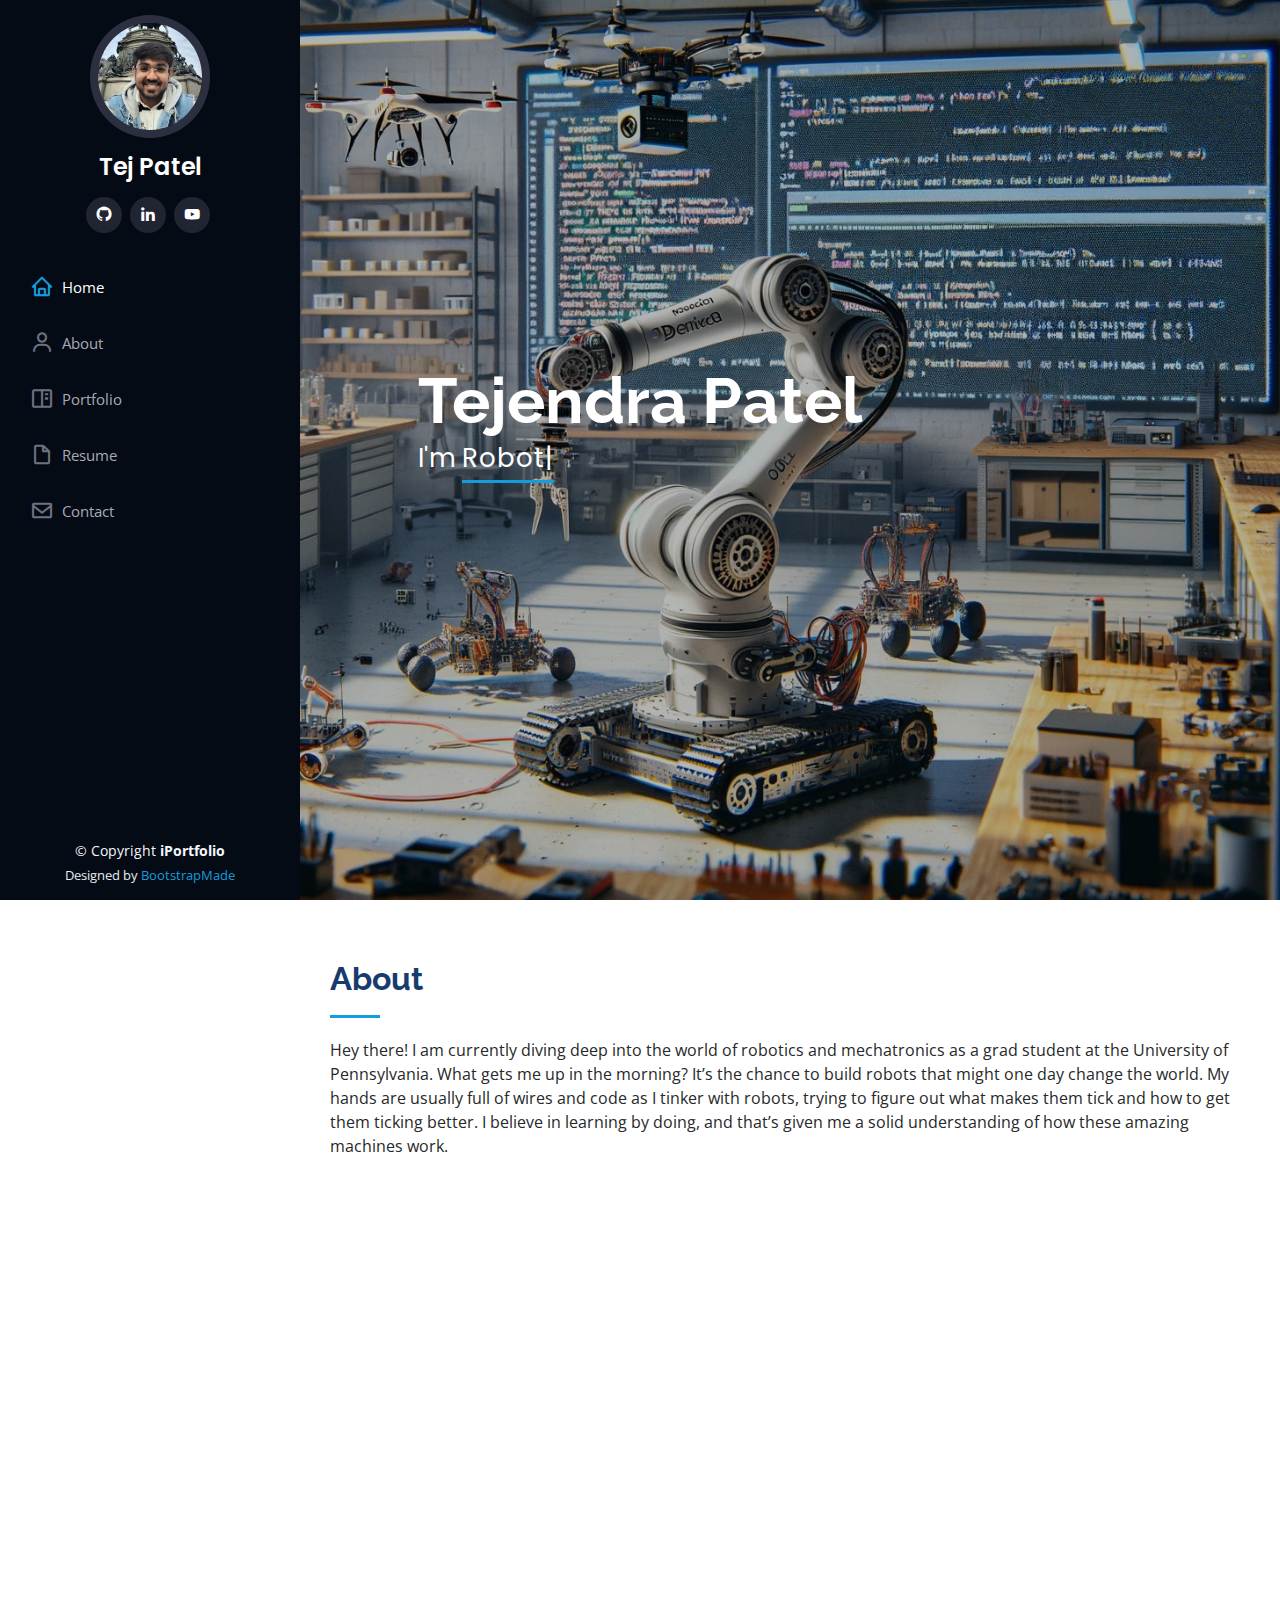
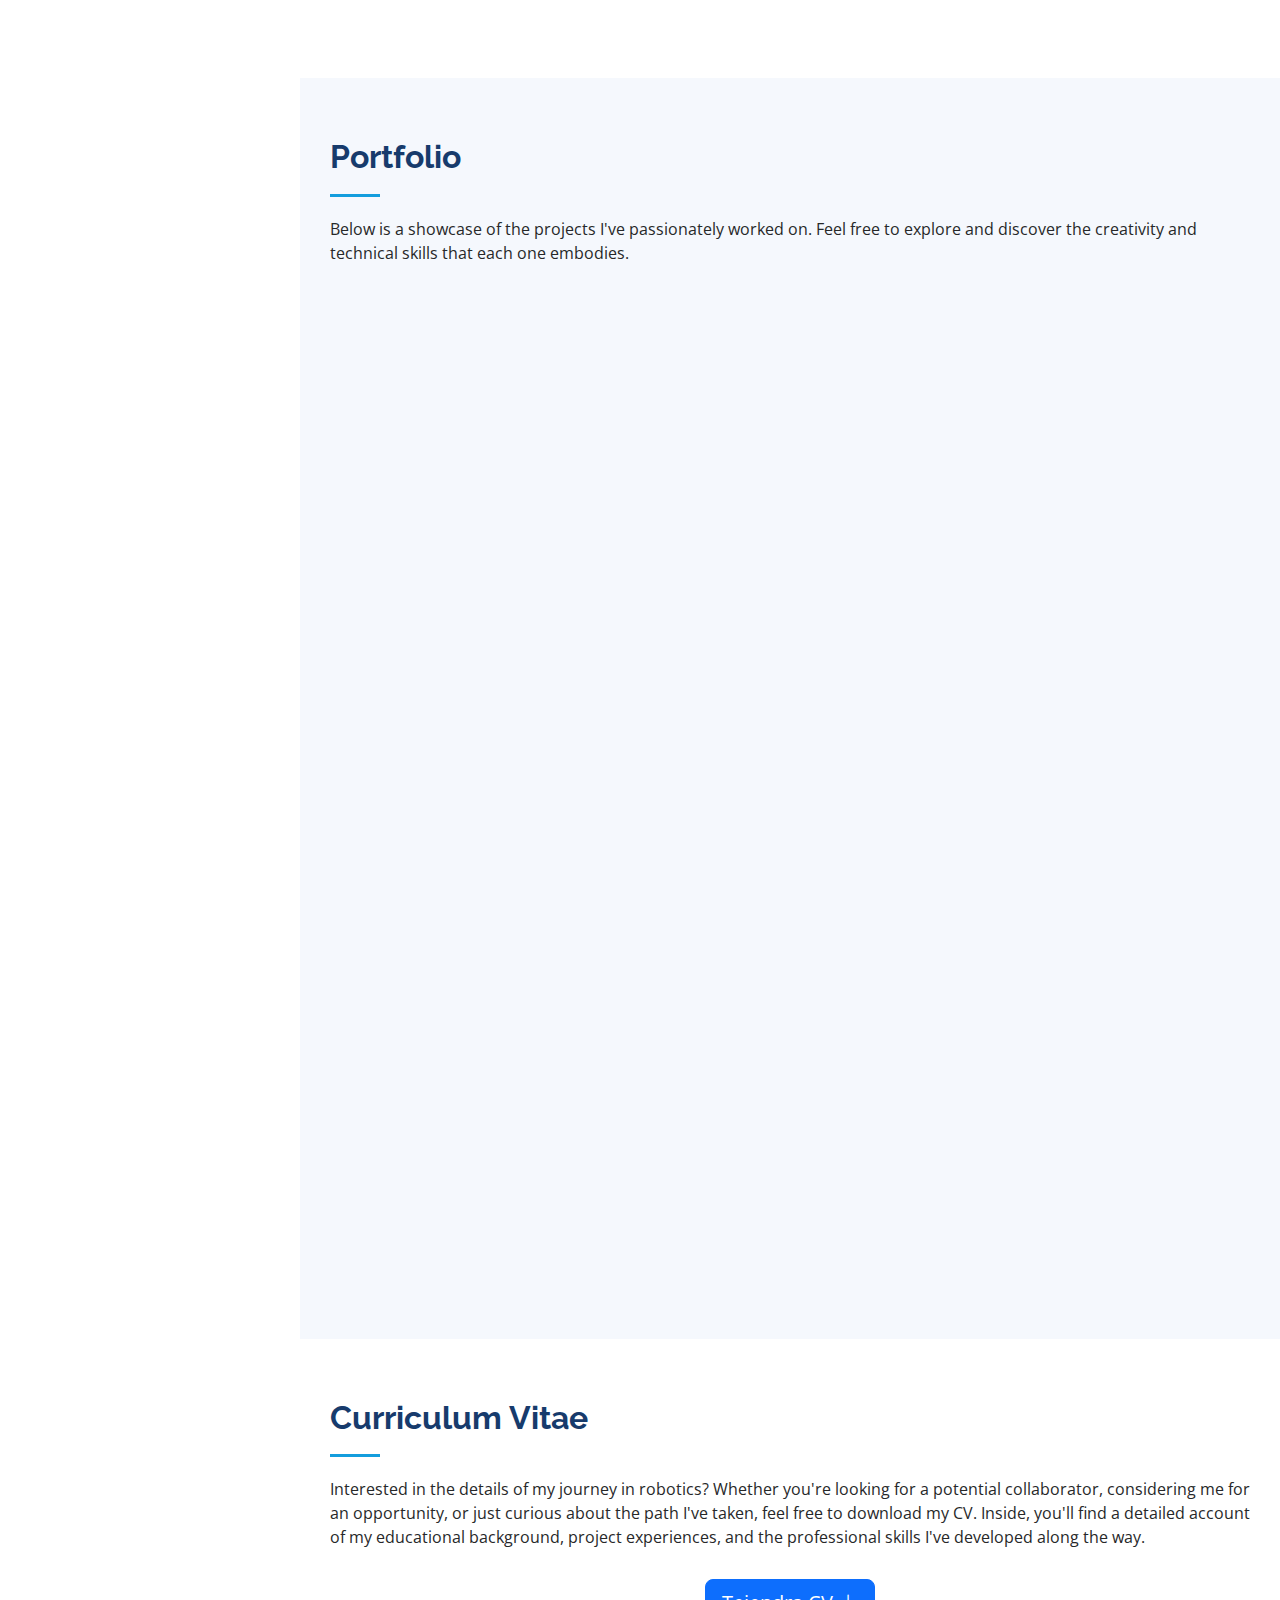
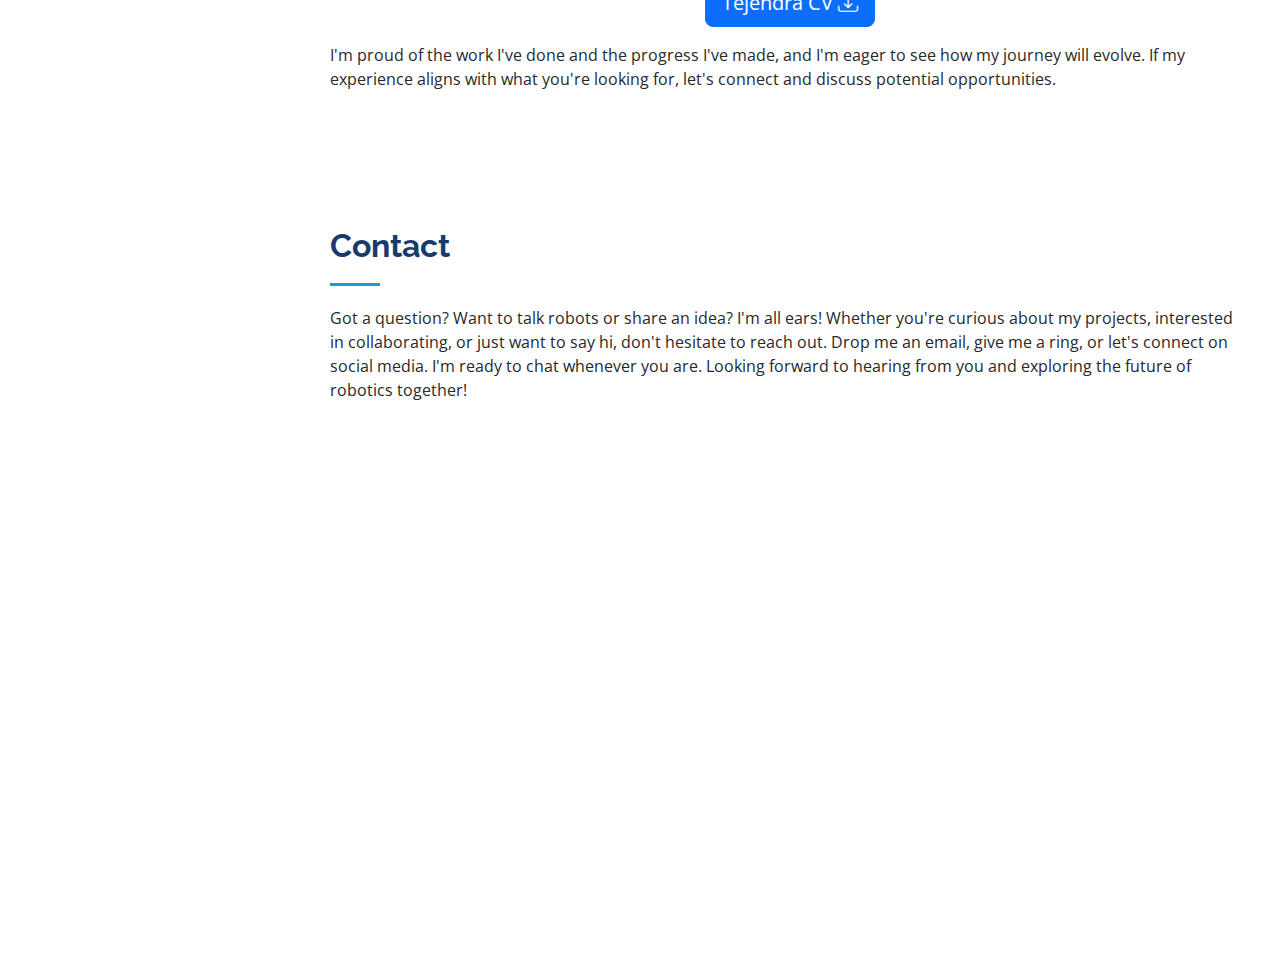
==== index.html @ 9e0ceb3a "base profile added" ====
<!DOCTYPE html>
<html lang="en">

<head>
  <meta charset="utf-8">
  <meta content="width=device-width, initial-scale=1.0" name="viewport">
  <meta property="og:title" content="Tej Patel Portfolio" />
  <meta property="og:description" content="Welcome to my professional portfolio website where you can find more about my projects and professional journey." />
  <meta property="og:image" content="https://drive.google.com/file/d/1TF-2rH25YJUl8Za7bKqU_Axoh27iMwrF/view?usp=share_link" />
  <meta property="og:url" content="https://tejendra00.github.io/" />


  <title>Tej Patel Portfolio - Index</title>
  <meta content="" name="description">
  <meta content="" name="keywords">

  <!-- Favicons -->
  <link href="assets/img/favicon.png" rel="icon">
  <link href="assets/img/apple-touch-icon.png" rel="apple-touch-icon">

  <!-- Google Fonts -->
  <link href="https://fonts.googleapis.com/css?family=Open+Sans:300,300i,400,400i,600,600i,700,700i|Raleway:300,300i,400,400i,500,500i,600,600i,700,700i|Poppins:300,300i,400,400i,500,500i,600,600i,700,700i" rel="stylesheet">

  <!-- Vendor CSS Files -->
  <link href="assets/vendor/aos/aos.css" rel="stylesheet">
  <link href="assets/vendor/bootstrap/css/bootstrap.min.css" rel="stylesheet">
  <link href="assets/vendor/bootstrap-icons/bootstrap-icons.css" rel="stylesheet">
  <link href="assets/vendor/boxicons/css/boxicons.min.css" rel="stylesheet">
  <link href="assets/vendor/glightbox/css/glightbox.min.css" rel="stylesheet">
  <link href="assets/vendor/swiper/swiper-bundle.min.css" rel="stylesheet">

  <!-- Template Main CSS File -->
  <link href="assets/css/style.css" rel="stylesheet">

  <!-- =======================================================
  * Template Name: iPortfolio
  * Updated: May 30 2023 with Bootstrap v5.3.0
  * Template URL: https://bootstrapmade.com/iportfolio-bootstrap-portfolio-websites-template/
  * Author: BootstrapMade.com
  * License: https://bootstrapmade.com/license/
  ======================================================== -->
</head>

<body>

  <!-- ======= Mobile nav toggle button ======= -->
  <i class="bi bi-list mobile-nav-toggle d-xl-none"></i>

  <!-- ======= Header ======= -->
  <header id="header">
    <div class="d-flex flex-column">

      <div class="profile">
        <img src="assets/img/profile-img2.jpg" alt="" class="img-fluid rounded-circle">
        <h1 class="text-light"><a href="index.html">Tej Patel</a></h1>
        <div class="social-links mt-3 text-center">
          <a href="https://github.com/Tejendra00" target="_blank" class="github"><i class="bx bxl-github"></i></a>
          <a href="https://www.linkedin.com/in/tejendra-patel/"  target="_blank" class="linkedin"><i class="bx bxl-linkedin"></i></a>
          <a href="https://www.youtube.com/channel/UChGwAbpKxtcPeoViQQ7aUWg"  target="_blank" class="youtube"><i class="bx bxl-youtube"></i></a>
          <!-- <a href="tejendrap25@gmail.com" class="google"><i class="bx bxl-google"></i></a> -->
        </div>
      </div>

      <nav id="navbar" class="nav-menu navbar">
        <ul>
          <li><a href="#hero" class="nav-link scrollto active"><i class="bx bx-home"></i> <span>Home</span></a></li>
          <li><a href="#about" class="nav-link scrollto"><i class="bx bx-user"></i> <span>About</span></a></li>
          <li><a href="#portfolio" class="nav-link scrollto"><i class="bx bx-book-content"></i> <span>Portfolio</span></a></li>
          <li><a href="#resume" class="nav-link scrollto"><i class="bx bx-file-blank"></i> <span>Resume</span></a></li>
          <!-- <li><a href="#services" class="nav-link scrollto"><i class="bx bx-server"></i> <span>Services</span></a></li> -->
          <li><a href="#contact" class="nav-link scrollto"><i class="bx bx-envelope"></i> <span>Contact</span></a></li>
        </ul>
      </nav><!-- .nav-menu -->
    </div>
  </header><!-- End Header -->

  <!-- ======= Hero Section ======= -->
  <style>
    .hero-container {
      margin-left: 0px; /* Adjust the margin value as needed */
    }
  </style>
  <section id="hero" class="d-flex flex-column justify-content-center align-items-center">
    <div class="hero-container" data-aos="fade-in">
      <h1>Tejendra Patel</h1>
      <p>I'm <span class="typed" data-typed-items="Roboticist, Innovator , Problem Solver"></span></p>
    </div>
  </section><!-- End Hero -->

  <main id="main">

    <!-- ======= About Section ======= -->
    <section id="about" class="about">
      <div class="container">

        <div class="section-title">
          <h2>About</h2>
          <p> Hey there! I am currently diving deep into the world of robotics and mechatronics as a grad student at the University of Pennsylvania. What gets me up in the morning? It’s the chance to build robots that might one day change the world.

            My hands are usually full of wires and code as I tinker with robots, trying to figure out what makes them tick and how to get them ticking better. I believe in learning by doing, and that’s given me a solid understanding of how these amazing machines work. </p>
        </div>

        <div class="row">
          <div class="col-lg-4" data-aos="fade-right">
            <img src="assets/img/profile-img4.jpg" class="img-fluid" alt="" style="width: 300px; height: 430px;">
          </div>
          <div class="col-lg-8 pt-4 pt-lg-0 content" data-aos="fade-left">
            <h3>UAV Localization SW Intern @ AIMS Nokia Bell Labs |</h3>
            <h3>GRASP Lab Member | UPenn Robotics</h3>
            <!-- <p class="fst-italic">
            Robotics and Mechatronics Masters student at the University of Pennsylvania.
            </p> -->
            <div class="row">
              <div class="col-lg-6">
                <ul>
                  <li><i class="bi bi-chevron-right"></i> <strong>Degree:</strong> <span>Master </span></li>
                  <li><i class="bi bi-chevron-right"></i> <strong>GPA:</strong> <span>4.0 </span></li>
                  <li><i class="bi bi-chevron-right"></i> <strong>Email:</strong> <span><a href="mailto:tejendrap25@gmail.com"><p>tejendrap25@gmail.com</p></a></span></li>
                  <!-- <li><i class="bi bi-chevron-right"></i> <strong>Birthday:</strong> <span>1 May 1995</span></li> -->
                  <!-- <li><i class="bi bi-chevron-right"></i> <strong>Website:</strong> <span>www.example.com</span></li> -->
                </ul>
              </div>
              <div class="col-lg-6">
                <ul>
                  <li><i class="bi bi-chevron-right"></i> <strong>University:</strong> <span>University of Pennsylvania</span></li>
                  <li><i class="bi bi-chevron-right"></i> <strong>Expected Graduation:</strong> <span>May, 2025</span></li>
                  <li><i class="bi bi-chevron-right"></i> <strong>City:</strong> <span>Philadelphia, USA</span></li>
                  <!-- <li><i class="bi bi-chevron-right"></i> <strong>Age:</strong> <span>30</span></li> -->
                  <!-- <li><i class="bi bi-chevron-right"></i> <strong>Freelance:</strong> <span>Available</span></li> -->
                </ul>
              </div>
            </div>
            <p>
              But it is not just about building robots. It is about dreaming up new ways they can help us. I am always on the lookout for like-minded folks and cool projects. If you love robots as much as I do, or if you’ve got a problem you think a robot could solve, let us chat! Together, we can make some robot magic happen.
            </p>
          </div>
        </div>

      </div>
    </section><!-- End About Section -->


    <!-- ======= Skills Section ======= -->
    <!-- <section id="skills" class="skills section-bg">
      <div class="container">

        <div class="section-title">
          <h2>Skills</h2>
          <p>Magnam dolores commodi suscipit. Necessitatibus eius consequatur ex aliquid fuga eum quidem. Sit sint consectetur velit. Quisquam quos quisquam cupiditate. Et nemo qui impedit suscipit alias ea. Quia fugiat sit in iste officiis commodi quidem hic quas.</p>
        </div>

        <div class="row skills-content">

          <div class="col-lg-6" data-aos="fade-up">

            <div class="progress">
              <span class="skill">HTML <i class="val">100%</i></span>
              <div class="progress-bar-wrap">
                <div class="progress-bar" role="progressbar" aria-valuenow="100" aria-valuemin="0" aria-valuemax="100"></div>
              </div>
            </div>

            <div class="progress">
              <span class="skill">CSS <i class="val">90%</i></span>
              <div class="progress-bar-wrap">
                <div class="progress-bar" role="progressbar" aria-valuenow="90" aria-valuemin="0" aria-valuemax="100"></div>
              </div>
            </div>

            <div class="progress">
              <span class="skill">JavaScript <i class="val">75%</i></span>
              <div class="progress-bar-wrap">
                <div class="progress-bar" role="progressbar" aria-valuenow="75" aria-valuemin="0" aria-valuemax="100"></div>
              </div>
            </div>

          </div>

          <div class="col-lg-6" data-aos="fade-up" data-aos-delay="100">

            <div class="progress">
              <span class="skill">PHP <i class="val">80%</i></span>
              <div class="progress-bar-wrap">
                <div class="progress-bar" role="progressbar" aria-valuenow="80" aria-valuemin="0" aria-valuemax="100"></div>
              </div>
            </div>

            <div class="progress">
              <span class="skill">WordPress/CMS <i class="val">90%</i></span>
              <div class="progress-bar-wrap">
                <div class="progress-bar" role="progressbar" aria-valuenow="90" aria-valuemin="0" aria-valuemax="100"></div>
              </div>
            </div>

            <div class="progress">
              <span class="skill">Photoshop <i class="val">55%</i></span>
              <div class="progress-bar-wrap">
                <div class="progress-bar" role="progressbar" aria-valuenow="55" aria-valuemin="0" aria-valuemax="100"></div>
              </div>
            </div>

          </div>

        </div>

      </div> -->
    <!-- </section> -->
    <!-- End Skills Section -->

    <!-- ======= Portfolio Section ======= -->
    <section id="portfolio" class="portfolio section-bg">
      <div class="container">

        <div class="section-title">
          <h2>Portfolio</h2>
        <p>Below is a showcase of the projects I've passionately worked on. Feel free to explore and discover the creativity and technical skills that each one embodies.</p>
        </div>

        <div class="row" data-aos="fade-up">
          <div class="col-lg-12 d-flex justify-content-center">
            <ul id="portfolio-flters">
              <li data-filter="*" class="filter-active">All</li>
              <li data-filter=".filter-controls">controls</li>
              <li data-filter=".filter-embedded">embedded</li>
              <li data-filter=".filter-perception">perception</li>
              <li data-filter=".filter-system">system development</li>
            </ul>
          </div>
        </div>

        <div class="row portfolio-container" data-aos="fade-up" data-aos-delay="100">
          <div class="col-lg-4 col-md-6 portfolio-item filter-controls filter-system" style="display: flex; justify-content: center; align-items: center;">
            <a href="franka.html" title="More Details">
              <div class="portfolio-wrap">
                <img src="assets/img/portfolio/franka/franka.png" class="img-fluid" alt="" width="280">
              </div>
            </a>
          </div>

          <div class="col-lg-4 col-md-6 portfolio-item filter-perception">
            <a href="stereo.html" title="More Details">
              <div class="portfolio-wrap">
                <img src="assets/img/portfolio/stereo/stereo_outer.png" class="img-fluid" alt="">
                <div class="portfolio-links">
                </div>
              </div>
            </a>
          </div>

          <div class="col-lg-4 col-md-6 portfolio-item filter-embedded filter-controls filter-system">
            <a href="f1tenth.html" title="More Details">
              <div class="portfolio-wrap">
                <img src="assets/img/portfolio/f1tenth/hq720.jpg" class="img-fluid" alt="">
                <div class="portfolio-links">
                </div>
              </div>
            </a>
          </div>

        
          <div class="col-lg-4 col-md-6 portfolio-item filter-perception">
            <a href="nerf.html" title="More Details">
              <div class="portfolio-wrap">
                <img src="assets/img/portfolio/nerf/nerf.png" class="img-fluid" alt="" >
                <div class="portfolio-links">
                </div>
              </div>
            </a>
          </div>



          <div class="col-lg-4 col-md-6 portfolio-item filter-perception" style="display: flex; justify-content: center; align-items: center;" >
            <a href="perp.html" title="More Details">
              <div class="portfolio-wrap">
                <img src="assets/img/portfolio/percep/percep_outer.png" class="img-fluid" alt="" width="250">
                <div class="portfolio-links">
                </div>
              </div>
            </a>
          </div>

          <div class="col-lg-4 col-md-6 portfolio-item filter-controls filter-system" style="display: flex; justify-content: center; align-items: center;">
            <a href="sick10k.html" title="More Details">
              <div class="portfolio-wrap">
                <img src="assets/img/portfolio/sick10k/sick_out.jpeg" class="img-fluid" alt="" width="200" height="200">
              </div>
            </a>
          </div>

          <div class="col-lg-4 col-md-6 portfolio-item filter-embedded filter-controls" style="display: flex; justify-content: center; align-items: center;">
            <a href="freq.html" title="More Details">
              <div class="portfolio-wrap">
                <img src="assets/img/portfolio/freq/circuit.png" class="img-fluid" alt="" width="280">
                <div class="portfolio-links">
                </div>
              </div>
            </a>
          </div>

          <div class="col-lg-4 col-md-6 portfolio-item filter-embedded filter-controls">
            <a href="onewheel.html" title="More Details">
              <div class="portfolio-wrap">
                <img src="assets/img/portfolio/onewheel/sk_main.png" class="img-fluid" alt="">
                <div class="portfolio-links">
                </div>
              </div>
            </a>
          </div>

          <div class="col-lg-4 col-md-6 portfolio-item filter-embedded filter-controls filter-system">
            <a href="drone.html" title="More Details">
              <div class="portfolio-wrap">
                <img src="assets/img/portfolio/drone/drone_out.png" class="img-fluid" alt="">
                <div class="portfolio-links">
                </div>
              </div>
            </a>
          </div>

          <div class="col-lg-4 col-md-6 portfolio-item filter-embedded filter-controls filter-system">
            <a href="gta.html" title="More Details">
              <div class="portfolio-wrap">
                <img src="assets/img/portfolio/gta/gta_main.png" class="img-fluid" alt="">
                <div class="portfolio-links">
                </div>
              </div>
            </a>
          </div>


          



        </div>
        

      </div>
    </section><!-- End Portfolio Section -->

     <!-- ======= Resume Section ======= -->
     <section id="resume" class="resume">
      <div class="container">

        <div class="section-title">
          <h2>Curriculum Vitae</h2>
          <p>Interested in the details of my journey in robotics? Whether you're looking for a potential collaborator, considering me for an opportunity, or just curious about the path I've taken, feel free to download my CV. Inside, you'll find a detailed account of my educational background, project experiences, and the professional skills I've developed along the way.</p>
        </div>    
        <div class="row">
          <div class="col-lg-12 d-flex justify-content-center">
            <a href="https://drive.google.com/file/d/19tAUaz92Ojwn_dgqOEVAH_52Dxkfjas6/view?usp=share_link" target="_blank" class="btn btn-primary btn-lg"> Tejendra CV  <i class="bi bi-download"></i></a>
          </div>
        </div>
        <p></p>
        <p>I'm proud of the work I've done and the progress I've made, and I'm eager to see how my journey will evolve. If my experience aligns with what you're looking for, let's connect and discuss potential opportunities.</p>
      </div>
    </section> 
  

    <!-- ======= Contact Section ======= -->
    <section id="contact" class="contact">
      <div class="container">

        <div class="section-title">
          <h2>Contact</h2>
          <p>Got a question? Want to talk robots or share an idea? I'm all ears! Whether you're curious about my projects, interested in collaborating, or just want to say hi, don't hesitate to reach out.

          Drop me an email, give me a ring, or let's connect on social media. I'm ready to chat whenever you are.
            
          Looking forward to hearing from you and exploring the future of robotics together!
          </p>
        </div>

        <div class="row" data-aos="fade-in">

          <div class="col-lg-5 d-flex align-items-stretch">
            <div class="info">
              <div class="address">
                <i class="bi bi-geo-alt"></i>
                <h4>Location:</h4>
                <p> Philadelphia, Pennsylvania, USA. 19139</p>
              </div>

              <div class="linkedin">
                <i class="bi bi-linkedin"></i>
                <h4>LinkedIn:</h4>
                <a href="https://www.linkedin.com/in/tejendra-patel/" target="_blank" style="font-size: 14px;"><p>Tejendra Patel - Happy to Connect !!</p></a>
              </div>

              <div class="email">
                <i class="bi bi-envelope"></i>
                <h4>Email:</h4>
                <a href="mailto:tejendrap25@gmail.com" style="font-size: 14px;"><p>tejendrap25@gmail.com</p></a>
              </div>

              <div class="phone">
                <i class="bi bi-phone"></i>
                <h4>Call:</h4>
                <p>+1 2677216264</p>
              </div>
            </div>
          </div>
          
          <!-- <div class="col-lg-7 mt-5 mt-lg-0 d-flex align-items-stretch">
            <form action="forms/contact.php" method="post" role="form" class="php-email-form">
              <div class="row">
                <div class="form-group col-md-6">
                  <label for="name">Your Name</label>
                  <input type="text" name="name" class="form-control" id="name" required>
                </div>
                <div class="form-group col-md-6">
                  <label for="name">Your Email</label>
                  <input type="email" class="form-control" name="email" id="email" required>
                </div>
              </div>
              <div class="form-group">
                <label for="name">Subject</label>
                <input type="text" class="form-control" name="subject" id="subject" required>
              </div>
              <div class="form-group">
                <label for="name">Message</label>
                <textarea class="form-control" name="message" rows="10" required></textarea>
              </div>
              <div class="my-3">
                <div class="loading">Loading</div>
                <div class="error-message"></div>
                <div class="sent-message">Your message has been sent. Thank you!</div>
              </div>
              <div class="text-center"><button type="submit">Send Message</button></div>
            </form>
          </div> -->

        </div>

      </div>
    </section><!-- End Contact Section -->

  </main><!-- End #main -->

  <!-- ======= Footer ======= -->
  <footer id="footer">
    <div class="container">
      <div class="copyright">
        &copy; Copyright <strong><span>iPortfolio</span></strong>
      </div>
      <div class="credits">
        <!-- All the links in the footer should remain intact. -->
        <!-- You can delete the links only if you purchased the pro version. -->
        <!-- Licensing information: https://bootstrapmade.com/license/ -->
        <!-- Purchase the pro version with working PHP/AJAX contact form: https://bootstrapmade.com/iportfolio-bootstrap-portfolio-websites-template/ -->
        Designed by <a href="https://bootstrapmade.com/">BootstrapMade</a>
      </div>
    </div>
  </footer><!-- End  Footer -->

  <a href="#" class="back-to-top d-flex align-items-center justify-content-center"><i class="bi bi-arrow-up-short"></i></a>

  <!-- Vendor JS Files -->
  <script src="assets/vendor/purecounter/purecounter_vanilla.js"></script>
  <script src="assets/vendor/aos/aos.js"></script>
  <script src="assets/vendor/bootstrap/js/bootstrap.bundle.min.js"></script>
  <script src="assets/vendor/glightbox/js/glightbox.min.js"></script>
  <script src="assets/vendor/isotope-layout/isotope.pkgd.min.js"></script>
  <script src="assets/vendor/swiper/swiper-bundle.min.js"></script>
  <script src="assets/vendor/typed.js/typed.umd.js"></script>
  <script src="assets/vendor/waypoints/noframework.waypoints.js"></script>
  <script src="assets/vendor/php-email-form/validate.js"></script>

  <!-- Template Main JS File -->
  <script src="assets/js/main.js"></script>

</body>

</html>
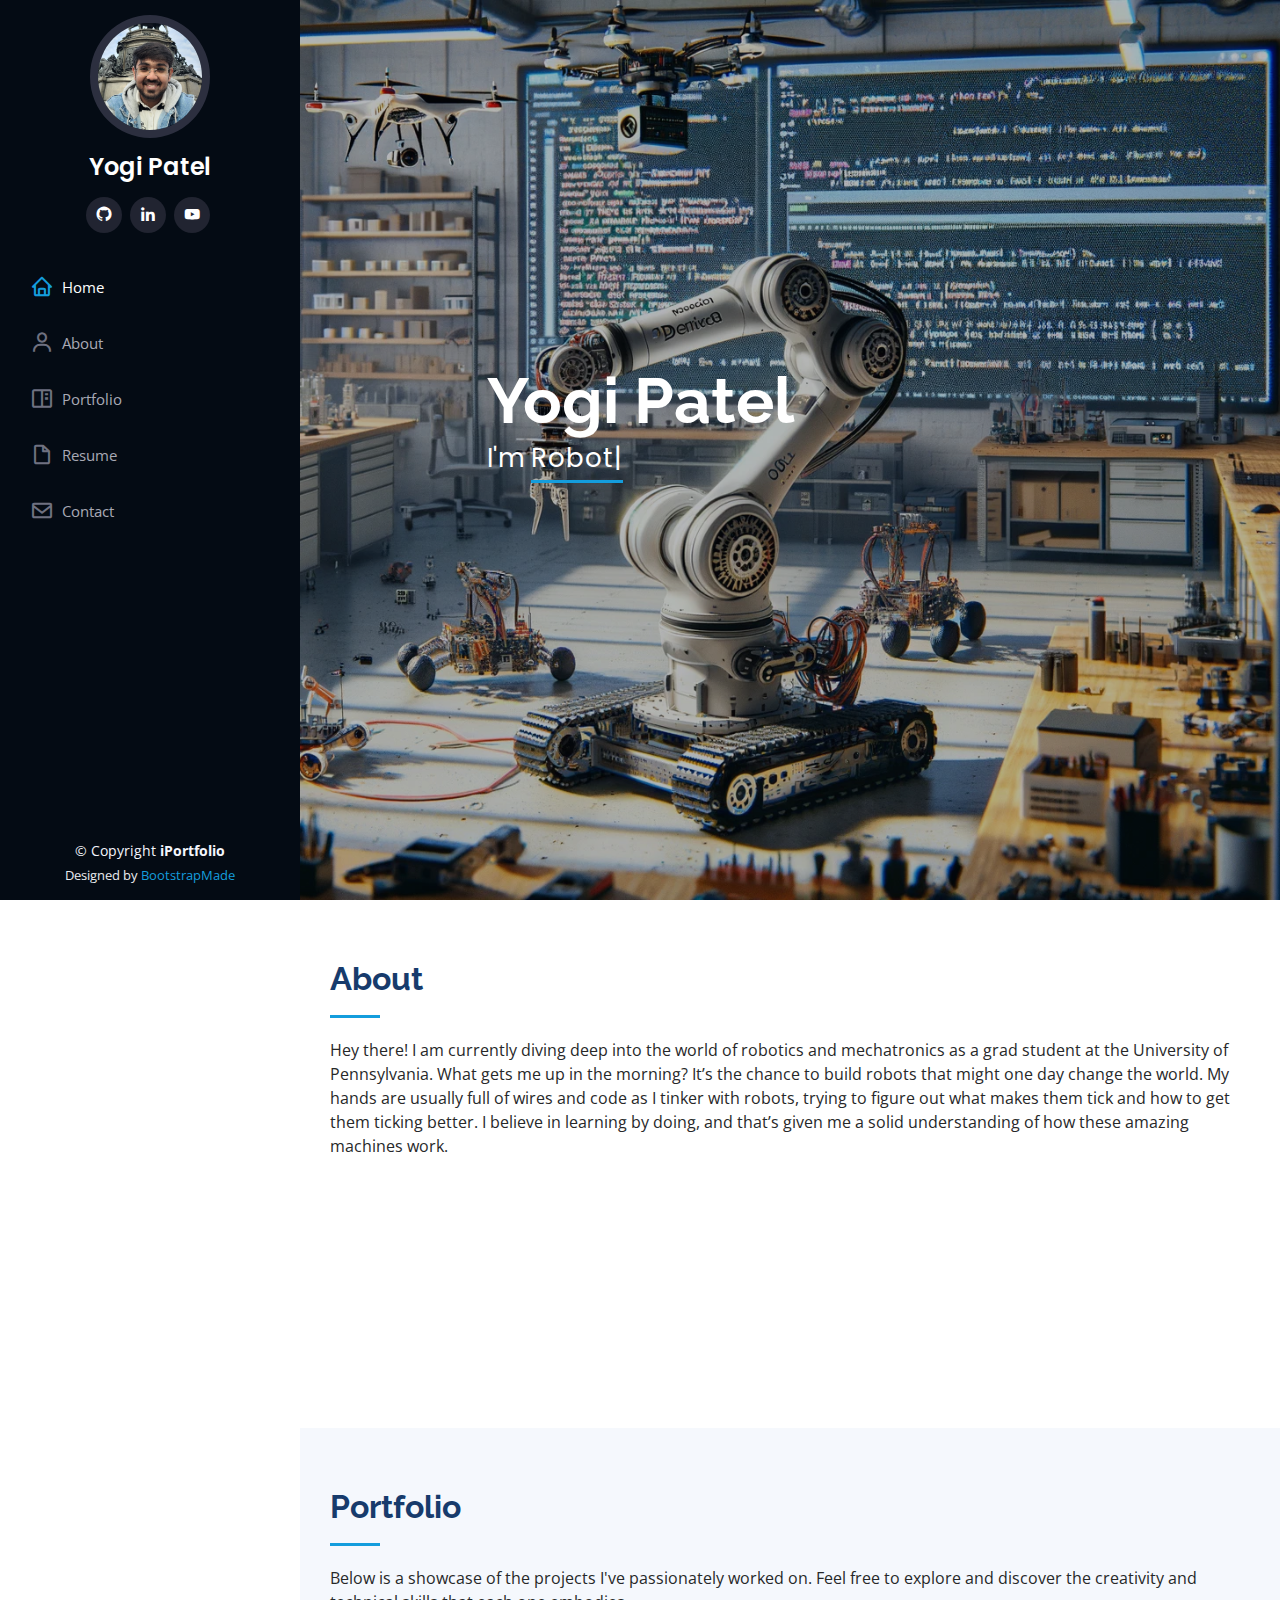
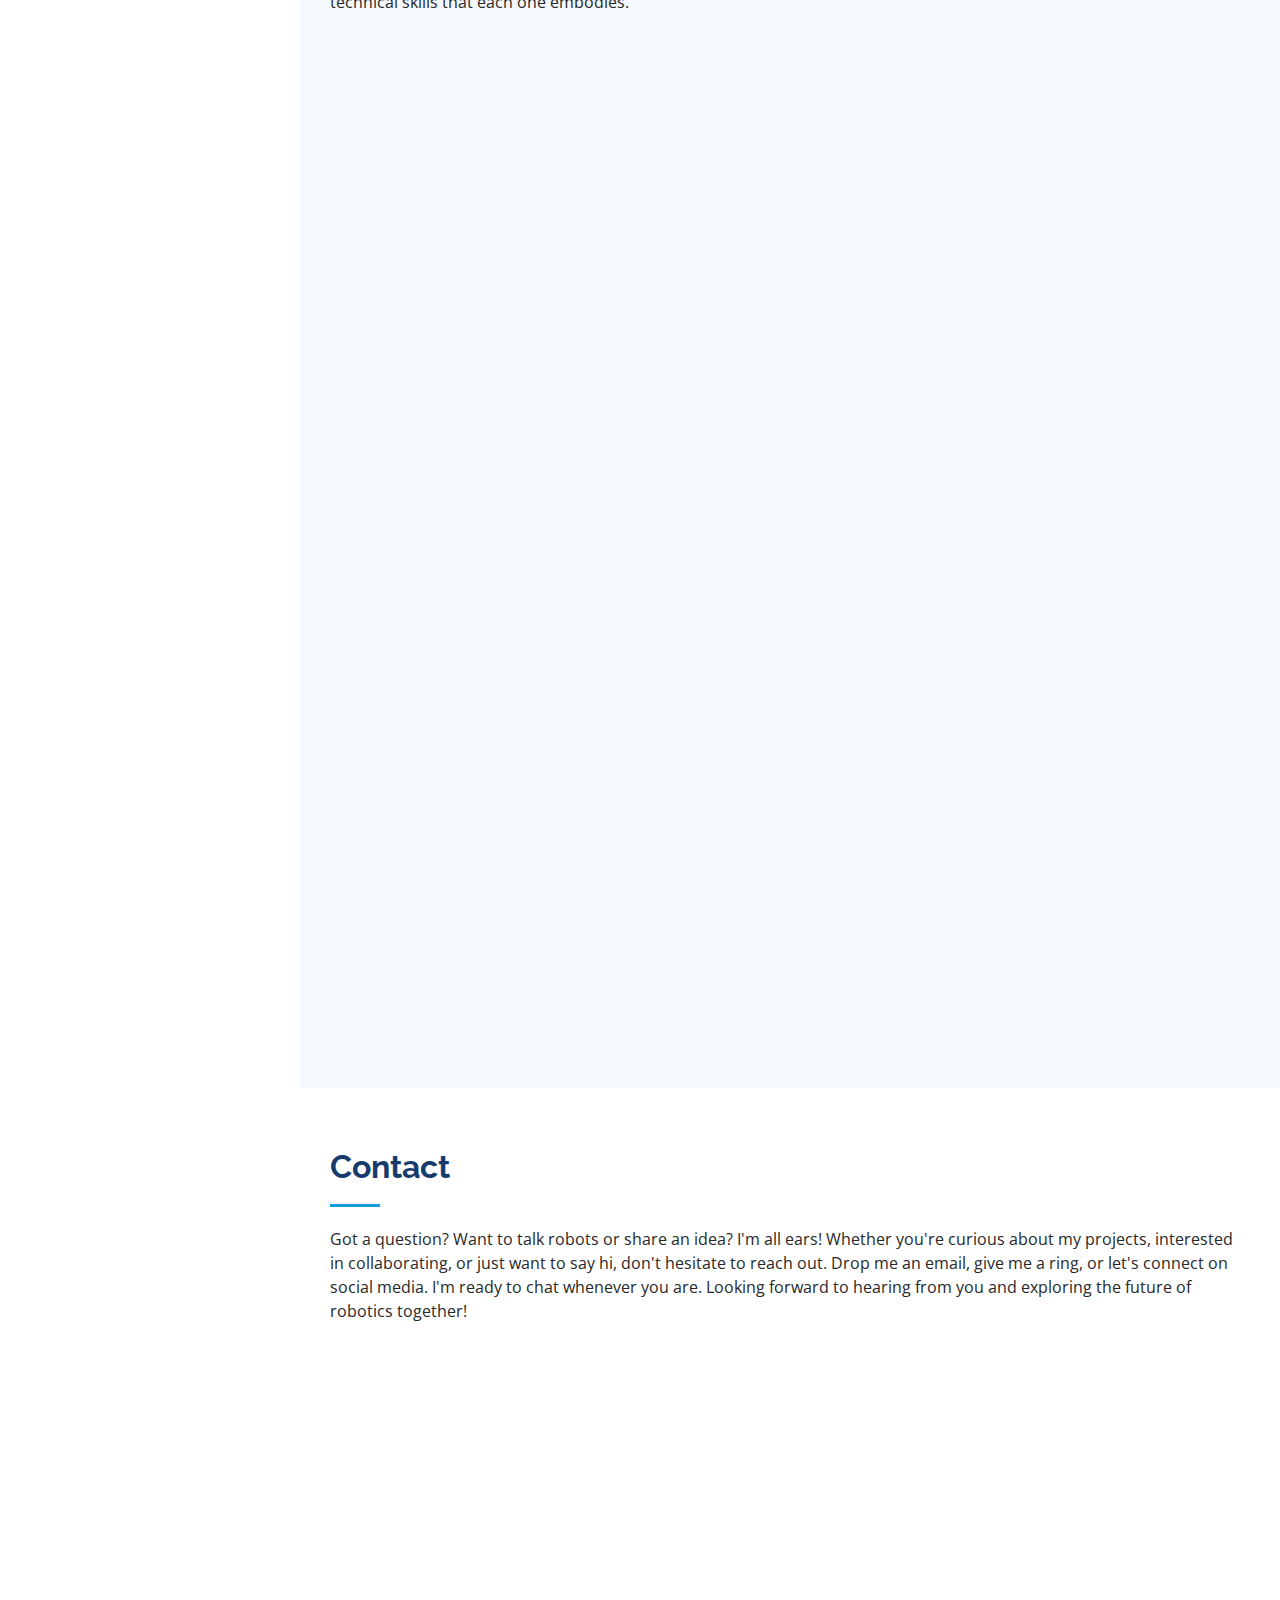
==== commit 3d0a0880: "changes" ====
--- a/index.html
+++ b/index.html
@@ -4,13 +4,13 @@
 <head>
   <meta charset="utf-8">
   <meta content="width=device-width, initial-scale=1.0" name="viewport">
-  <meta property="og:title" content="Tej Patel Portfolio" />
+  <meta property="og:title" content="Yogi Patel Portfolio" />
   <meta property="og:description" content="Welcome to my professional portfolio website where you can find more about my projects and professional journey." />
   <meta property="og:image" content="https://drive.google.com/file/d/1TF-2rH25YJUl8Za7bKqU_Axoh27iMwrF/view?usp=share_link" />
   <meta property="og:url" content="https://tejendra00.github.io/" />
 
 
-  <title>Tej Patel Portfolio - Index</title>
+  <title>Yogi Patel Portfolio - Index</title>
   <meta content="" name="description">
   <meta content="" name="keywords">
 
@@ -52,10 +52,10 @@
 
       <div class="profile">
         <img src="assets/img/profile-img2.jpg" alt="" class="img-fluid rounded-circle">
-        <h1 class="text-light"><a href="index.html">Tej Patel</a></h1>
+        <h1 class="text-light"><a href="index.html">Yogi Patel</a></h1>
         <div class="social-links mt-3 text-center">
           <a href="https://github.com/Tejendra00" target="_blank" class="github"><i class="bx bxl-github"></i></a>
-          <a href="https://www.linkedin.com/in/tejendra-patel/"  target="_blank" class="linkedin"><i class="bx bxl-linkedin"></i></a>
+          <a href="https://www.linkedin.com/in/"  target="_blank" class="linkedin"><i class="bx bxl-linkedin"></i></a>
           <a href="https://www.youtube.com/channel/UChGwAbpKxtcPeoViQQ7aUWg"  target="_blank" class="youtube"><i class="bx bxl-youtube"></i></a>
           <!-- <a href="tejendrap25@gmail.com" class="google"><i class="bx bxl-google"></i></a> -->
         </div>
@@ -82,7 +82,7 @@
   </style>
   <section id="hero" class="d-flex flex-column justify-content-center align-items-center">
     <div class="hero-container" data-aos="fade-in">
-      <h1>Tejendra Patel</h1>
+      <h1>Yogi Patel</h1>
       <p>I'm <span class="typed" data-typed-items="Roboticist, Innovator , Problem Solver"></span></p>
     </div>
   </section><!-- End Hero -->
@@ -102,11 +102,11 @@
 
         <div class="row">
           <div class="col-lg-4" data-aos="fade-right">
-            <img src="assets/img/profile-img4.jpg" class="img-fluid" alt="" style="width: 300px; height: 430px;">
+            <!-- <img src="assets/img/profile-img4.jpg" class="img-fluid" alt="" style="width: 300px; height: 430px;"> -->
           </div>
           <div class="col-lg-8 pt-4 pt-lg-0 content" data-aos="fade-left">
-            <h3>UAV Localization SW Intern @ AIMS Nokia Bell Labs |</h3>
-            <h3>GRASP Lab Member | UPenn Robotics</h3>
+            <h3>Robotics Engineer and Consultant </h3>
+            <!-- <h3>GRASP Lab Member | UPenn Robotics</h3> -->
             <!-- <p class="fst-italic">
             Robotics and Mechatronics Masters student at the University of Pennsylvania.
             </p> -->
@@ -114,17 +114,17 @@
               <div class="col-lg-6">
                 <ul>
                   <li><i class="bi bi-chevron-right"></i> <strong>Degree:</strong> <span>Master </span></li>
-                  <li><i class="bi bi-chevron-right"></i> <strong>GPA:</strong> <span>4.0 </span></li>
-                  <li><i class="bi bi-chevron-right"></i> <strong>Email:</strong> <span><a href="mailto:tejendrap25@gmail.com"><p>tejendrap25@gmail.com</p></a></span></li>
+                  <!-- <li><i class="bi bi-chevron-right"></i> <strong>GPA:</strong> <span>4.0 </span></li> -->
+                  <!-- <li><i class="bi bi-chevron-right"></i> <strong>Email:</strong> <span><a href="mailto:mysaun09@gmail.com"><p>tejendrap25@gmail.com</p></a></span></li> -->
                   <!-- <li><i class="bi bi-chevron-right"></i> <strong>Birthday:</strong> <span>1 May 1995</span></li> -->
                   <!-- <li><i class="bi bi-chevron-right"></i> <strong>Website:</strong> <span>www.example.com</span></li> -->
                 </ul>
               </div>
               <div class="col-lg-6">
                 <ul>
-                  <li><i class="bi bi-chevron-right"></i> <strong>University:</strong> <span>University of Pennsylvania</span></li>
-                  <li><i class="bi bi-chevron-right"></i> <strong>Expected Graduation:</strong> <span>May, 2025</span></li>
-                  <li><i class="bi bi-chevron-right"></i> <strong>City:</strong> <span>Philadelphia, USA</span></li>
+                  <!-- <li><i class="bi bi-chevron-right"></i> <strong>University:</strong> <span>University of Pennsylvania</span></li>
+                  <li><i class="bi bi-chevron-right"></i> <strong>Expected Graduation:</strong> <span>May, 2025</span></li> -->
+                  <li><i class="bi bi-chevron-right"></i> <strong>City:</strong> <span>Surat, Gujarat</span></li>
                   <!-- <li><i class="bi bi-chevron-right"></i> <strong>Age:</strong> <span>30</span></li> -->
                   <!-- <li><i class="bi bi-chevron-right"></i> <strong>Freelance:</strong> <span>Available</span></li> -->
                 </ul>
@@ -339,7 +339,7 @@
       </div>
     </section><!-- End Portfolio Section -->
 
-     <!-- ======= Resume Section ======= -->
+     <!-- ======= Resume Section =======
      <section id="resume" class="resume">
       <div class="container">
 
@@ -355,7 +355,7 @@
         <p></p>
         <p>I'm proud of the work I've done and the progress I've made, and I'm eager to see how my journey will evolve. If my experience aligns with what you're looking for, let's connect and discuss potential opportunities.</p>
       </div>
-    </section> 
+    </section>  -->
   
 
     <!-- ======= Contact Section ======= -->
@@ -379,25 +379,25 @@
               <div class="address">
                 <i class="bi bi-geo-alt"></i>
                 <h4>Location:</h4>
-                <p> Philadelphia, Pennsylvania, USA. 19139</p>
+                <p> Surat, Gujarat</p>
               </div>
 
               <div class="linkedin">
                 <i class="bi bi-linkedin"></i>
                 <h4>LinkedIn:</h4>
-                <a href="https://www.linkedin.com/in/tejendra-patel/" target="_blank" style="font-size: 14px;"><p>Tejendra Patel - Happy to Connect !!</p></a>
+                <a href="https://www.linkedin.com/in/" target="_blank" style="font-size: 14px;"><p>Yogi Patel - Happy to Connect !!</p></a>
               </div>
 
               <div class="email">
                 <i class="bi bi-envelope"></i>
                 <h4>Email:</h4>
-                <a href="mailto:tejendrap25@gmail.com" style="font-size: 14px;"><p>tejendrap25@gmail.com</p></a>
+                <a href="mailto:tejendrap25@gmail.com" style="font-size: 14px;"><p>mysaun09@gmail.com</p></a>
               </div>
 
               <div class="phone">
                 <i class="bi bi-phone"></i>
                 <h4>Call:</h4>
-                <p>+1 2677216264</p>
+                <!-- <p>+1 2677216264</p> -->
               </div>
             </div>
           </div>
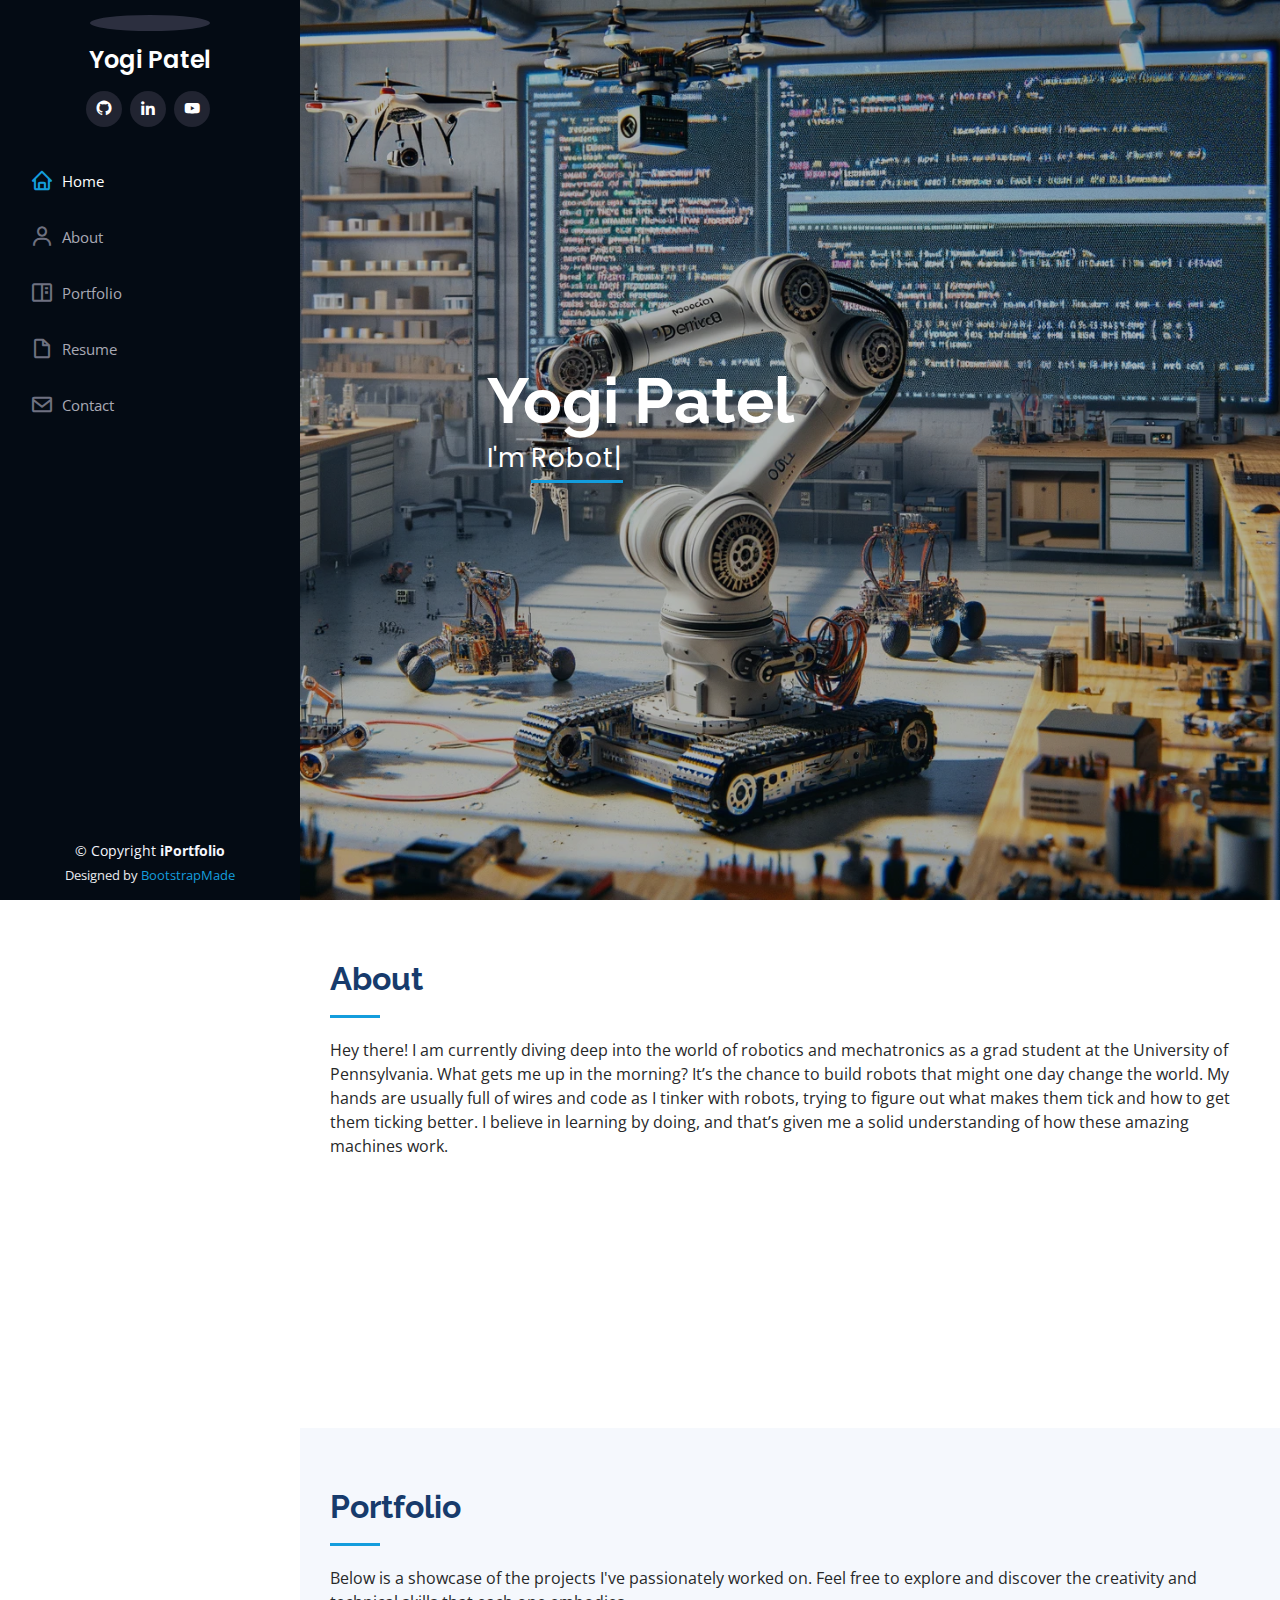
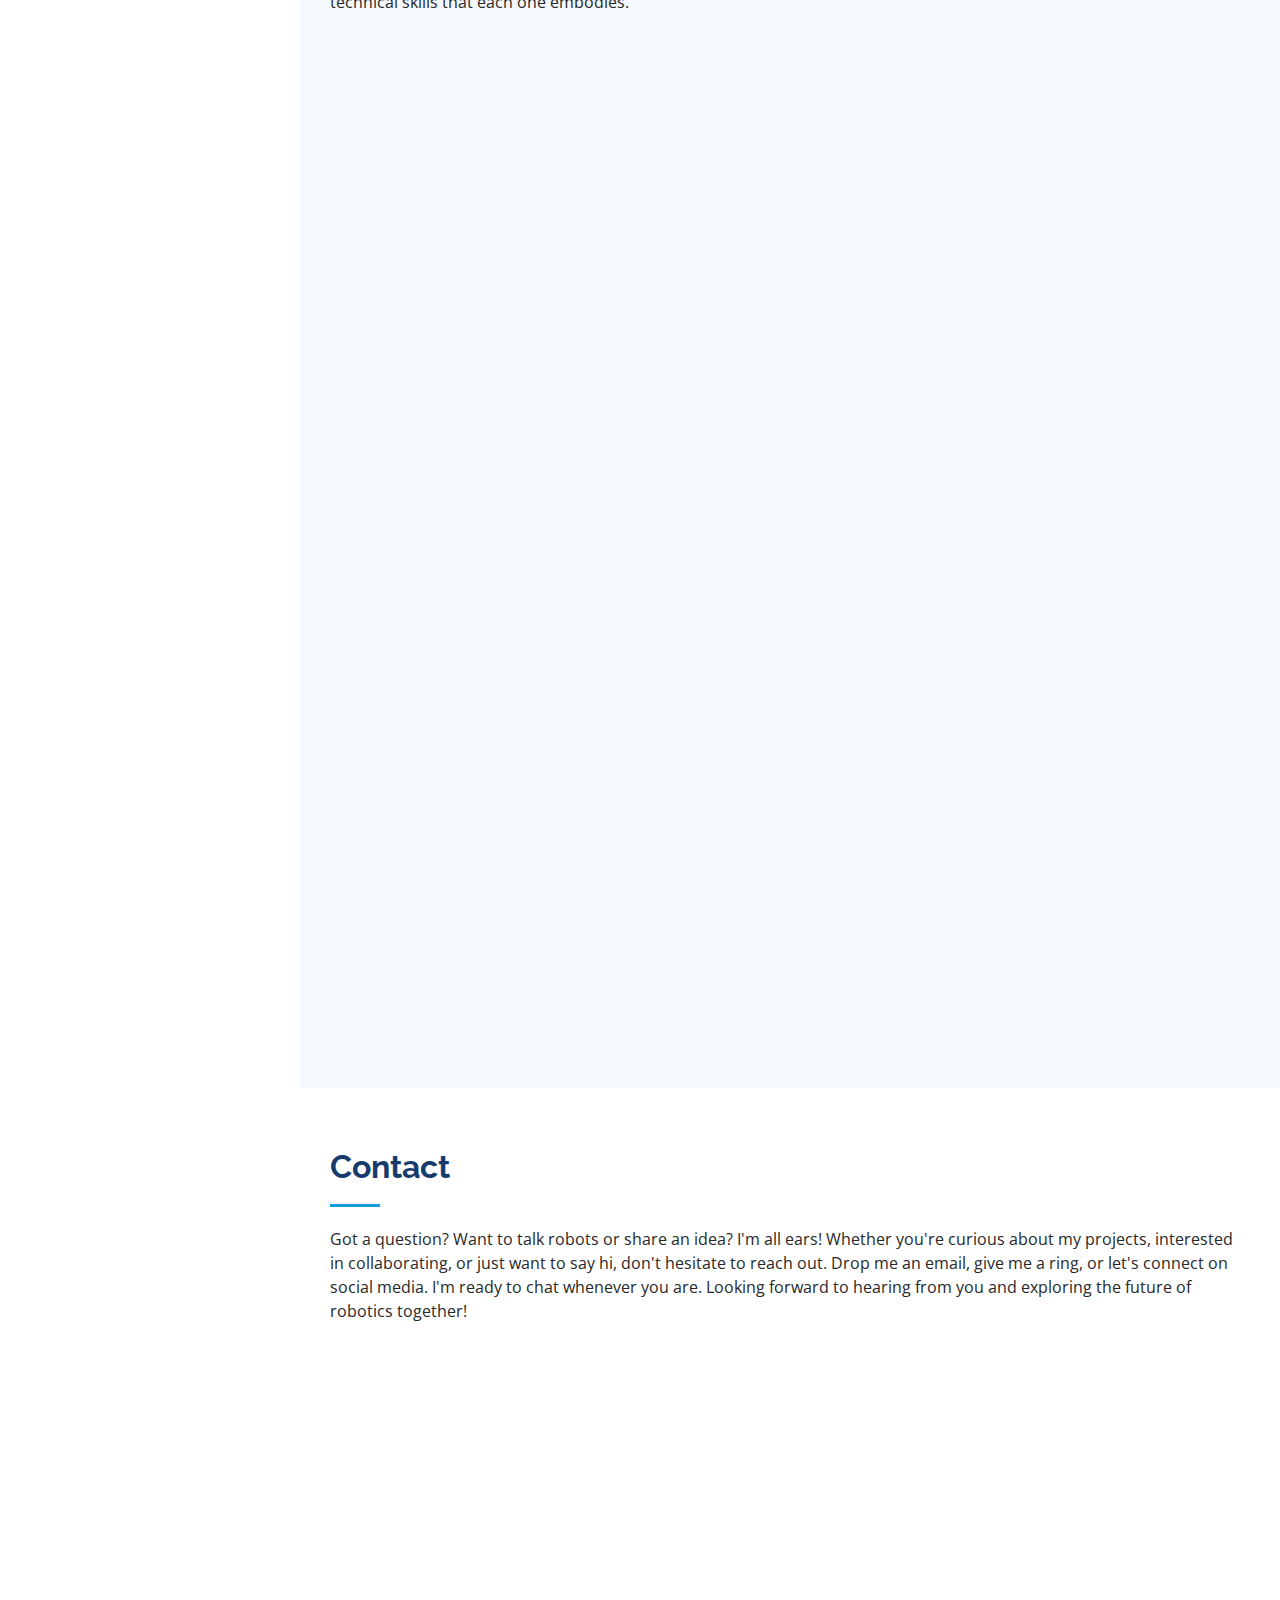
==== commit 9d33dbe8: "image removed" ====
--- a/index.html
+++ b/index.html
@@ -51,7 +51,7 @@
     <div class="d-flex flex-column">
 
       <div class="profile">
-        <img src="assets/img/profile-img2.jpg" alt="" class="img-fluid rounded-circle">
+        <img src="" alt="" class="img-fluid rounded-circle">
         <h1 class="text-light"><a href="index.html">Yogi Patel</a></h1>
         <div class="social-links mt-3 text-center">
           <a href="https://github.com/Tejendra00" target="_blank" class="github"><i class="bx bxl-github"></i></a>
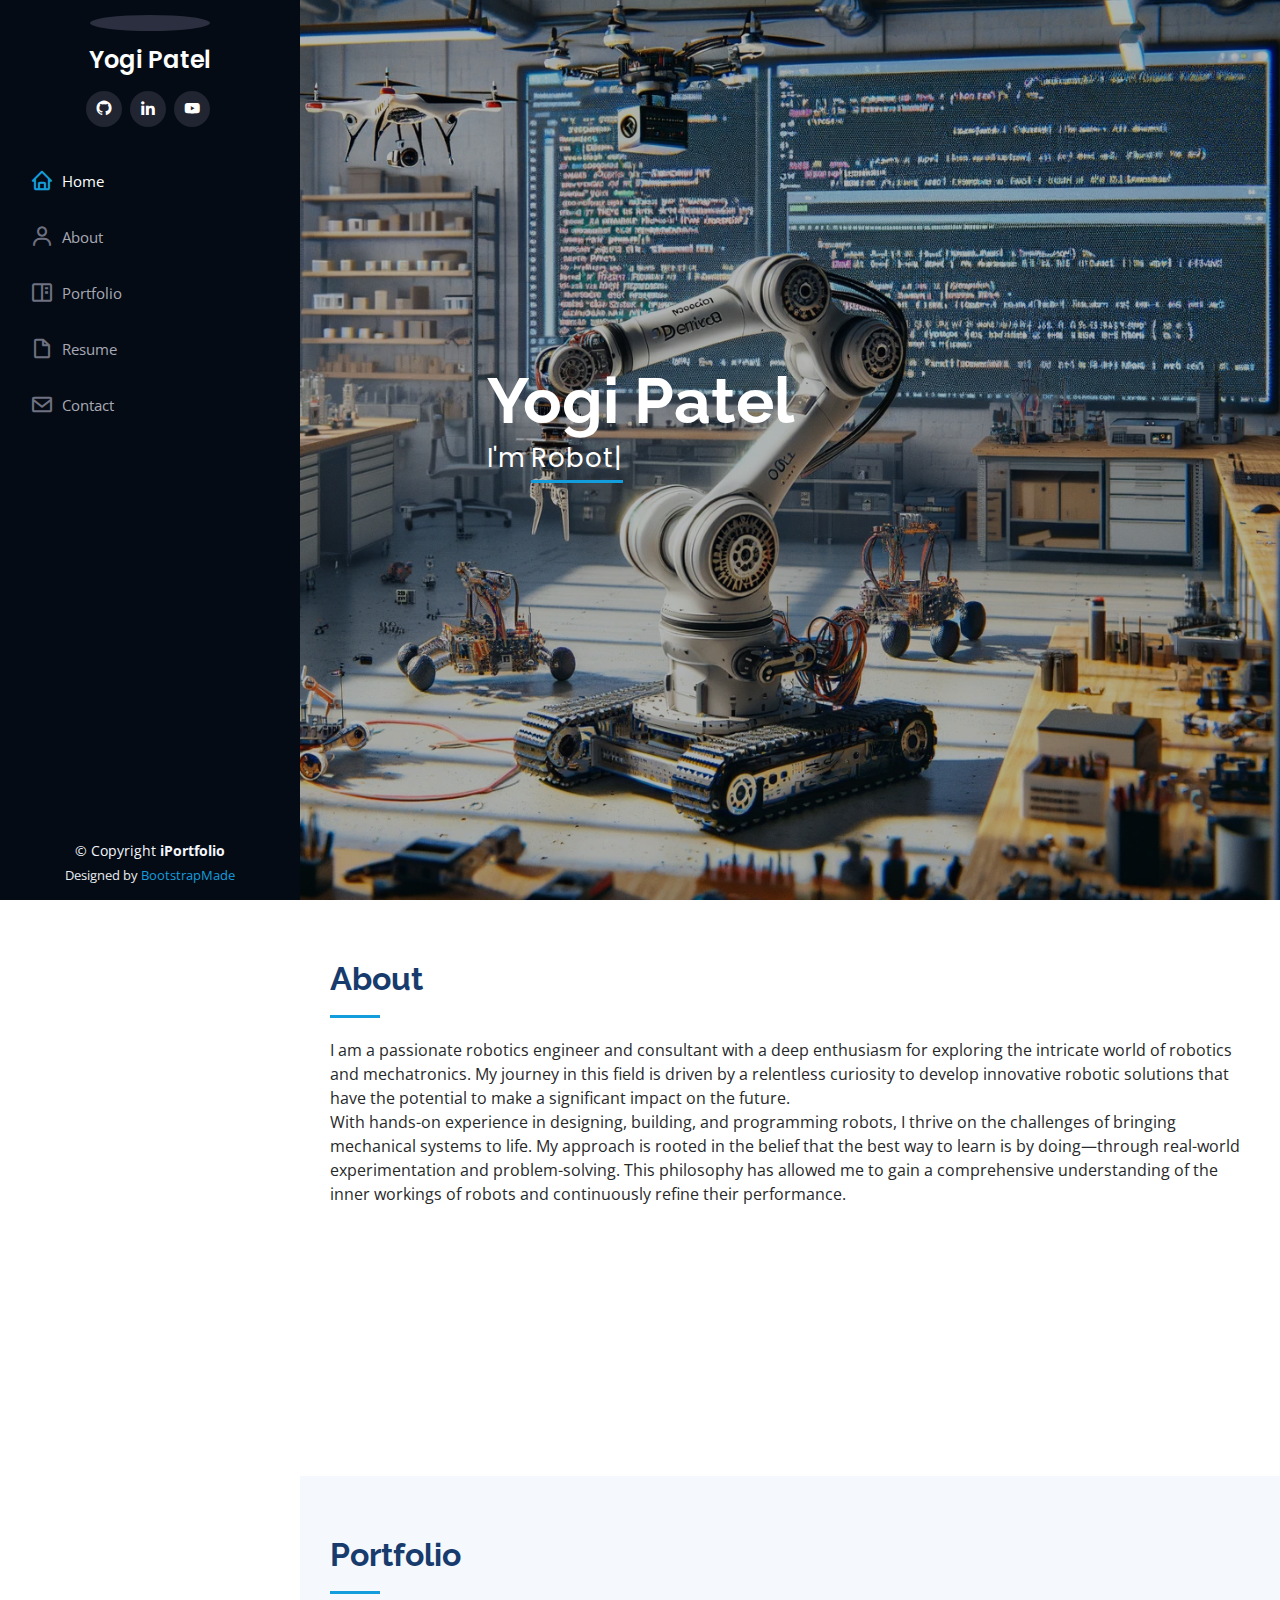
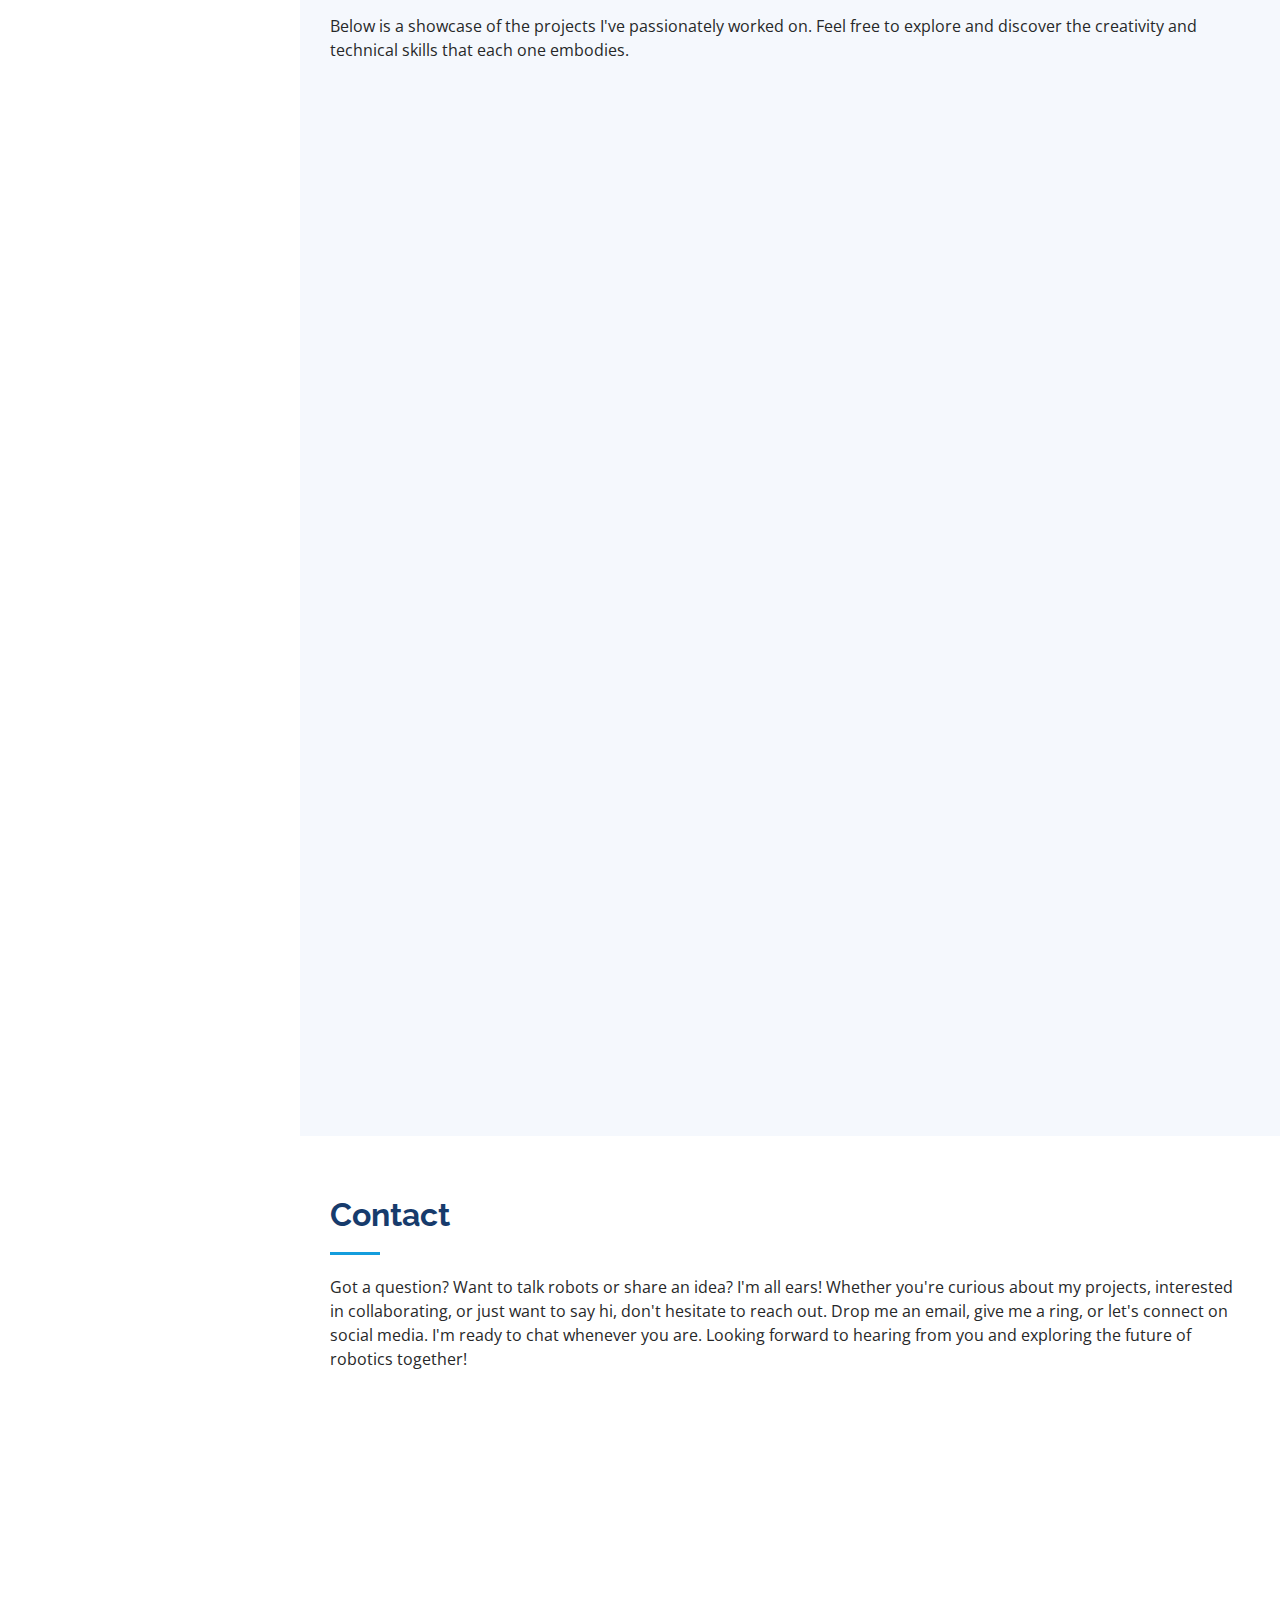
==== commit 53b33b7d: "Update index.html" ====
--- a/index.html
+++ b/index.html
@@ -95,9 +95,12 @@
 
         <div class="section-title">
           <h2>About</h2>
-          <p> Hey there! I am currently diving deep into the world of robotics and mechatronics as a grad student at the University of Pennsylvania. What gets me up in the morning? It’s the chance to build robots that might one day change the world.
-
-            My hands are usually full of wires and code as I tinker with robots, trying to figure out what makes them tick and how to get them ticking better. I believe in learning by doing, and that’s given me a solid understanding of how these amazing machines work. </p>
+          <p>
+              I am a passionate robotics engineer and consultant with a deep enthusiasm for exploring the intricate world of robotics and mechatronics. My journey in this field is driven by a relentless curiosity to develop innovative robotic solutions that have the potential to make a significant impact on the future.
+          </p>
+          <p>
+              With hands-on experience in designing, building, and programming robots, I thrive on the challenges of bringing mechanical systems to life. My approach is rooted in the belief that the best way to learn is by doing—through real-world experimentation and problem-solving. This philosophy has allowed me to gain a comprehensive understanding of the inner workings of robots and continuously refine their performance.
+          </p>
         </div>
 
         <div class="row">
